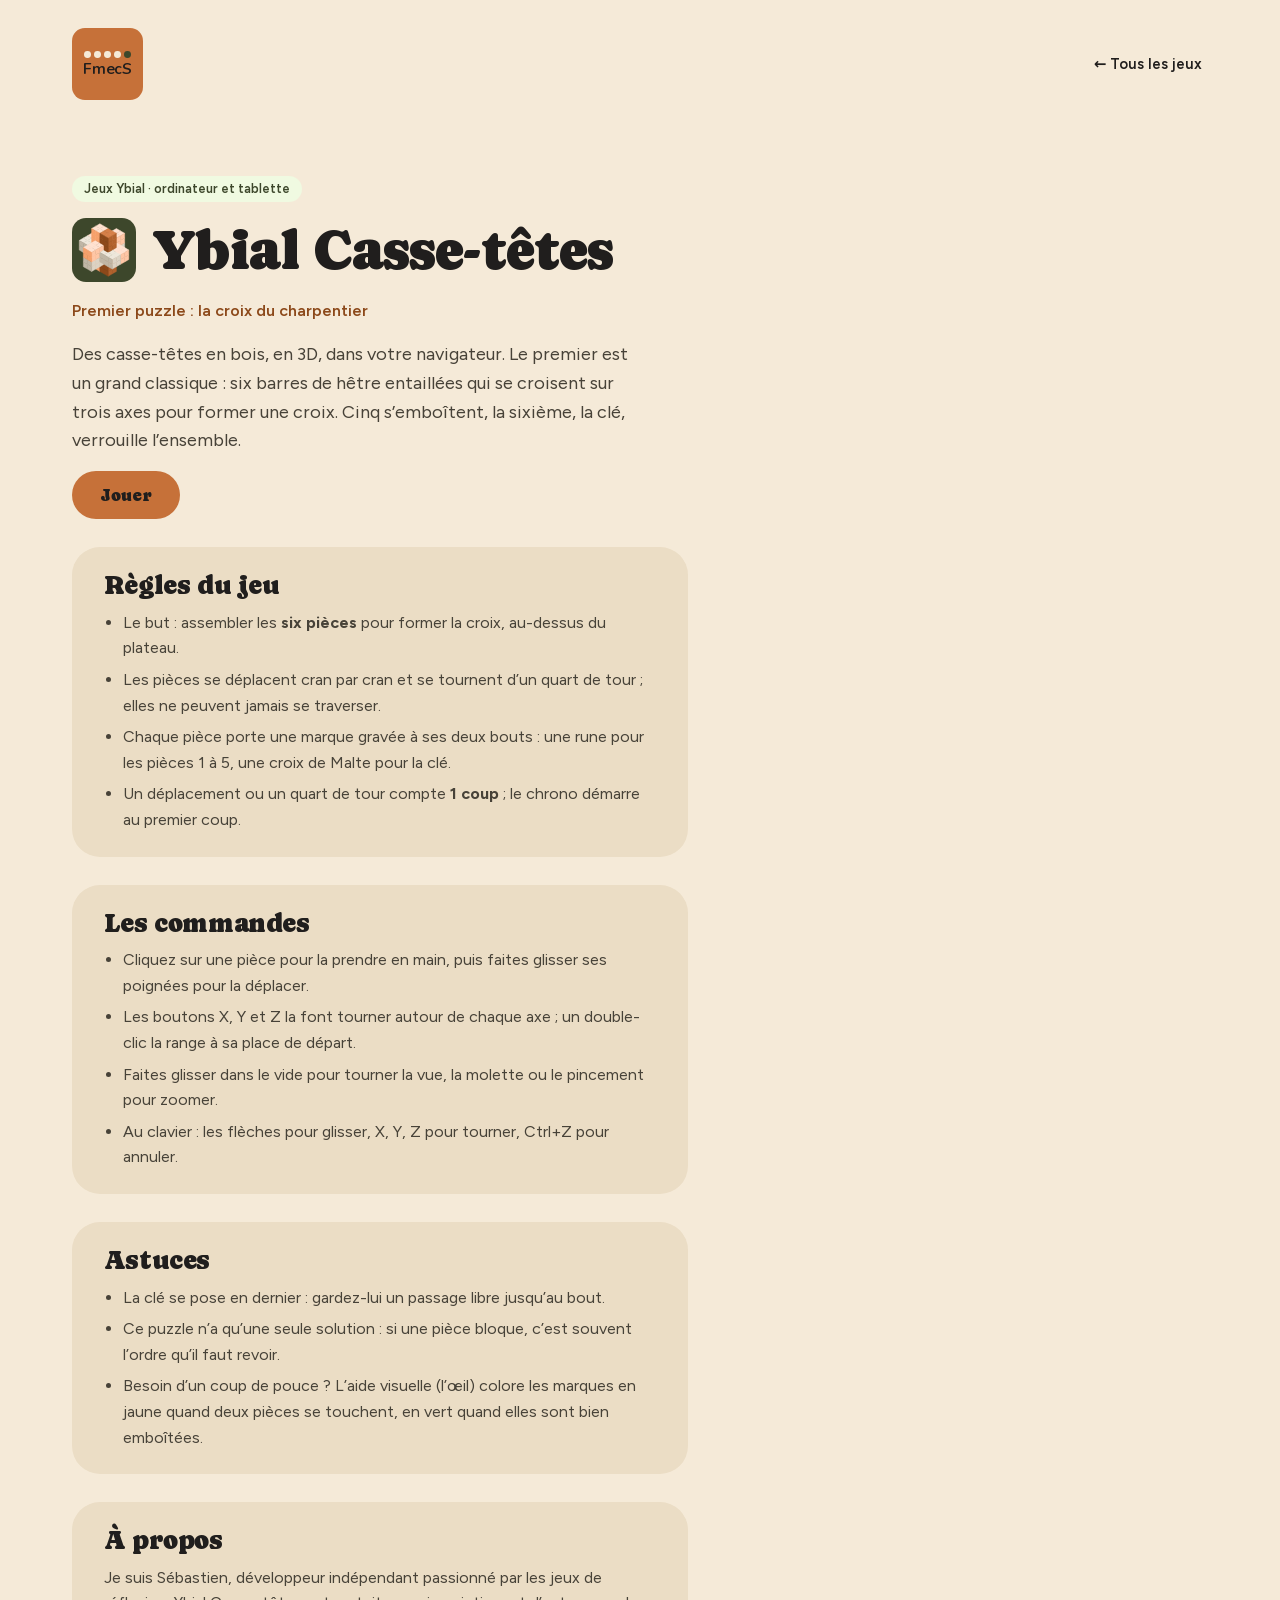
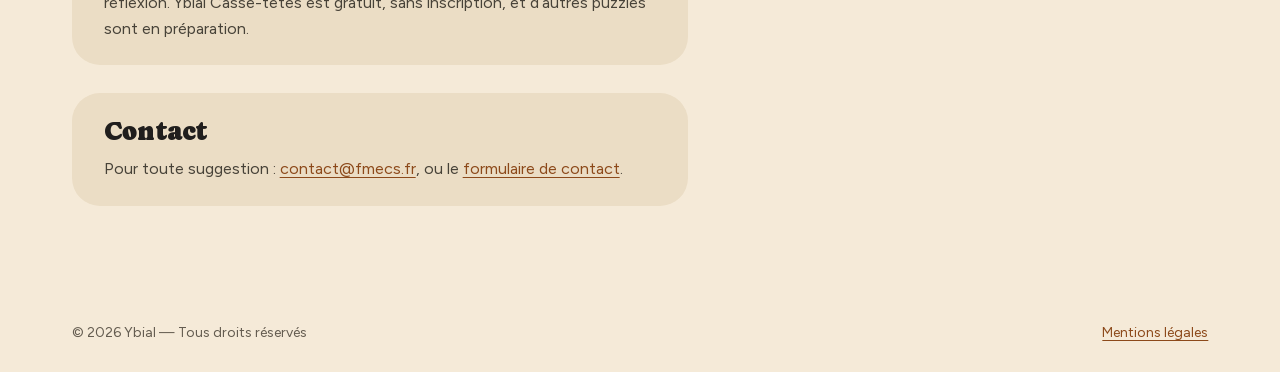
==== casse-tetes-info.html @ ffec04a5 "Pages d'info Togglr et Ybial Casse-têtes, liens « Règles et astuces », image d'aperçu des partages -" ====
<!DOCTYPE html>
<html lang="fr">
<head>
<meta charset="utf-8">
<meta name="viewport" content="width=device-width, initial-scale=1">
<title>Ybial Casse-têtes – la croix du charpentier en 3D</title>
<meta name="description" content="Ybial Casse-têtes : assemblez en 3D les six pièces de bois de la croix du charpentier, directement dans le navigateur. Règles, commandes et astuces. Un jeu FmecS.">
<meta name="theme-color" content="#f5ead8">
<!-- partage:début -->
<link rel="canonical" href="https://www.fmecs.fr/casse-tetes-info.html">
<meta property="og:type" content="website">
<meta property="og:site_name" content="FmecS · jeux Ybial">
<meta property="og:locale" content="fr_FR">
<meta property="og:url" content="https://www.fmecs.fr/casse-tetes-info.html">
<meta property="og:title" content="Ybial Casse-têtes – la croix du charpentier en 3D">
<meta property="og:description" content="Ybial Casse-têtes : assemblez en 3D les six pièces de bois de la croix du charpentier, directement dans le navigateur. Règles, commandes et astuces. Un jeu FmecS.">
<meta property="og:image" content="https://www.fmecs.fr/img/apercu-partage.png">
<meta property="og:image:width" content="1200">
<meta property="og:image:height" content="630">
<meta property="og:image:alt" content="FmecS, des jeux de réflexion : Croix de Malte, Togglr et Ybial Casse-têtes">
<meta name="twitter:card" content="summary_large_image">
<!-- partage:fin -->
<link rel="icon" type="image/svg+xml" href="favicon.svg">
<link rel="apple-touch-icon" sizes="180x180" href="apple-touch-icon.png">
<link rel="manifest" href="site.webmanifest">
<style>
@font-face { font-family: 'Nunito'; font-style: normal; font-weight: 500 800; font-display: swap; src: url(fonts/nunito-latin.woff2) format('woff2'); unicode-range: U+0000-00FF, U+0131, U+0152-0153, U+02BB-02BC, U+02C6, U+02DA, U+02DC, U+0304, U+0308, U+0329, U+2000-206F, U+20AC, U+2122, U+2191, U+2193, U+2212, U+2215, U+FEFF, U+FFFD; }
@font-face { font-family: 'Caprasimo'; font-style: normal; font-weight: 400; font-display: swap; src: url(fonts/caprasimo-latin.woff2) format('woff2'); unicode-range: U+0000-00FF, U+0131, U+0152-0153, U+02BB-02BC, U+02C6, U+02DA, U+02DC, U+0304, U+0308, U+0329, U+2000-206F, U+20AC, U+2122, U+2191, U+2193, U+2212, U+2215, U+FEFF, U+FFFD; }
@font-face { font-family: 'Caprasimo'; font-style: normal; font-weight: 400; font-display: swap; src: url(fonts/caprasimo-latin-ext.woff2) format('woff2'); unicode-range: U+0100-02BA, U+02BD-02C5, U+02C7-02CC, U+02CE-02D7, U+02DD-02FF, U+0304, U+0308, U+0329, U+1D00-1DBF, U+1E00-1E9F, U+1EF2-1EFF, U+2020, U+20A0-20AB, U+20AD-20C4, U+2113, U+2C60-2C7F, U+A720-A7FF; }
@font-face { font-family: 'Figtree'; font-style: normal; font-weight: 400 700; font-display: swap; src: url(fonts/figtree-latin.woff2) format('woff2'); unicode-range: U+0000-00FF, U+0131, U+0152-0153, U+02BB-02BC, U+02C6, U+02DA, U+02DC, U+0304, U+0308, U+0329, U+2000-206F, U+20AC, U+2122, U+2191, U+2193, U+2212, U+2215, U+FEFF, U+FFFD; }
@font-face { font-family: 'Figtree'; font-style: normal; font-weight: 400 700; font-display: swap; src: url(fonts/figtree-latin-ext.woff2) format('woff2'); unicode-range: U+0100-02BA, U+02BD-02C5, U+02C7-02CC, U+02CE-02D7, U+02DD-02FF, U+0304, U+0308, U+0329, U+1D00-1DBF, U+1E00-1E9F, U+1EF2-1EFF, U+2020, U+20A0-20AB, U+20AD-20C4, U+2113, U+2C60-2C7F, U+A720-A7FF; }

/* Charte « Organic » — mêmes tokens que index.html */
:root {
  --color-bg: #f5ead8;
  --color-surface: #ebddc5;
  --color-text: #201e1d;
  --color-accent: #c67139;
  --color-neutral-100: #f9f4ed;
  --color-neutral-700: #645c50;
  --color-neutral-800: #474238;
  --color-accent-100: #fff2eb;
  --color-accent-500: #d67f48;
  --color-accent-700: #8c491a;
  --color-accent-800: #643312;
  --color-accent-2-100: #f0fae1;
  --color-accent-2-800: #3d472b;
  --font-heading: "Caprasimo", system-ui, sans-serif;
  --font-body: "Figtree", system-ui, sans-serif;
  --font-logo: "Nunito", system-ui, sans-serif;
  --gutter: clamp(20px, 5.6vw, 72px);
}
*, *::before, *::after { box-sizing: border-box; }
body { margin: 0; background: var(--color-bg); color: var(--color-text); font-family: var(--font-body); font-size: 16px; line-height: 1.6; -webkit-text-size-adjust: 100%; }
h1, h2 { font-family: var(--font-heading); font-weight: 400; line-height: 1.1; letter-spacing: -0.015em; margin: 0; }
p, ul { margin: 0; }
a { color: var(--color-accent-700); text-underline-offset: 3px; }
a:hover { color: var(--color-accent-800); }
:focus { outline: none; }
:focus-visible { outline: 3px solid var(--color-accent-700); outline-offset: 3px; border-radius: 4px; }
.visually-hidden { position: absolute; width: 1px; height: 1px; margin: -1px; overflow: hidden; clip: rect(0 0 0 0); white-space: nowrap; }
.skip-link { position: absolute; left: 12px; top: -60px; z-index: 10; background: var(--color-text); color: var(--color-bg); padding: 10px 16px; border-radius: 999px; text-decoration: none; }
.skip-link:focus { top: 12px; color: var(--color-bg); }

/* logo — identique à index.html */
.logo { flex: none; width: 1em; height: 1em; border-radius: .18em; background: var(--color-accent); display: inline-flex; align-items: center; justify-content: center; }
.logo-stack { display: flex; flex-direction: column; gap: .055em; }
.logo-dots { display: flex; justify-content: space-between; padding-left: .0128em; padding-right: .0203em; }
.logo-dots span { width: .095em; height: .095em; border-radius: 50%; background: var(--color-bg); }
.logo-dots span.on { background: var(--color-accent-2-800); }
.logo-word { font-family: var(--font-logo); font-weight: 650; font-size: .22em; letter-spacing: -.01em; line-height: .9; color: var(--color-text); white-space: nowrap; }

.btn { display: inline-flex; align-items: center; justify-content: center; min-height: 48px; padding: 12px 28px; border-radius: 999px; font-family: var(--font-heading); font-size: 17px; line-height: 1.2; text-decoration: none; }
/* texte foncé sur terracotta (contraste 4,6:1), comme sur l'accueil */
.btn-primary, .btn-primary:hover { background: var(--color-accent); color: var(--color-text); }
.btn-primary:hover { background: var(--color-accent-500); }

.page { max-width: 1280px; margin: 0 auto; }
.nav { display: flex; align-items: center; gap: 24px; padding: clamp(16px, 2.2vw, 28px) var(--gutter); }
.nav-brand { display: flex; text-decoration: none; font-size: clamp(64px, 5.6vw, 72px); border-radius: .18em; }
.nav-back { margin-left: auto; display: inline-flex; align-items: center; min-height: 44px; padding: 0 6px; color: var(--color-text); font-weight: 600; font-size: 15px; text-decoration: none; }
.nav-back:hover { color: var(--color-accent-700); }

.info { max-width: 760px; padding: clamp(24px, 4vw, 48px) var(--gutter) clamp(48px, 7vw, 88px); display: flex; flex-direction: column; gap: 28px; }
.intro { display: flex; flex-direction: column; gap: 16px; }
.intro-title { display: flex; align-items: center; gap: 16px; }
.intro-title img { flex: none; width: clamp(52px, 6vw, 64px); height: auto; }
.tag { align-self: flex-start; display: inline-flex; padding: 3px 12px; border-radius: 999px; font-size: 13px; font-weight: 600; background: var(--color-accent-2-100); color: var(--color-accent-2-800); }
.info h1 { font-size: clamp(36px, 5vw, 56px); }
.kicker { font-weight: 600; color: var(--color-accent-700); }
.lead { font-size: clamp(16px, 1.5vw, 18px); color: var(--color-neutral-800); text-wrap: pretty; }
.info section { display: flex; flex-direction: column; gap: 10px; padding: 24px clamp(20px, 3vw, 32px); background: var(--color-surface); border-radius: 28px; }
.info h2 { font-size: clamp(22px, 2.4vw, 26px); }
.info section p, .info li { color: var(--color-neutral-800); }
.info ul { padding-left: 1.2em; display: flex; flex-direction: column; gap: 6px; }
.levels { list-style: none; padding: 0 !important; flex-direction: row !important; flex-wrap: wrap; gap: 10px !important; }
.levels li { padding: 8px 16px; border-radius: 999px; background: var(--color-neutral-100); color: var(--color-neutral-800); }
.levels strong { color: var(--color-accent-800); }

.footer { display: flex; flex-wrap: wrap; justify-content: space-between; gap: 8px 24px; padding: clamp(20px, 2.2vw, 28px) var(--gutter); font-size: 14px; color: var(--color-neutral-700); }
</style>
</head>
<body>
<a class="skip-link" href="#contenu">Aller au contenu</a>
<div class="page">
  <header>
    <nav class="nav" aria-label="Navigation principale">
      <a class="nav-brand" href="./" aria-label="FmecS, accueil">
        <span class="logo" aria-hidden="true"><span class="logo-stack">
          <span class="logo-dots"><span></span><span></span><span></span><span></span><span class="on"></span></span>
          <span class="logo-word">FmecS</span>
        </span></span>
      </a>
      <a class="nav-back" href="./#jeux">← Tous les jeux</a>
    </nav>
  </header>

  <main id="contenu" class="info">
    <div class="intro">
      <span class="tag">Jeux Ybial · ordinateur et tablette</span>
      <div class="intro-title"><img src="img/casse-tetes.svg" width="64" height="64" alt=""><h1>Ybial Casse-têtes</h1></div>
      <p class="kicker">Premier puzzle&nbsp;: la croix du charpentier</p>
      <p class="lead">Des casse-têtes en bois, en 3D, dans votre navigateur. Le premier est un grand classique&nbsp;: six barres de hêtre entaillées qui se croisent sur trois axes pour former une croix. Cinq s’emboîtent, la sixième, la clé, verrouille l’ensemble.</p>
      <p><a class="btn btn-primary" href="https://play.fmecs.fr/casse-tetes" target="_blank" rel="noopener">Jouer<span class="visually-hidden"> à Ybial Casse-têtes (nouvel onglet)</span></a></p>
    </div>

    <section aria-labelledby="t-regles">
      <h2 id="t-regles">Règles du jeu</h2>
      <ul>
        <li>Le but&nbsp;: assembler les <strong>six pièces</strong> pour former la croix, au-dessus du plateau.</li>
        <li>Les pièces se déplacent cran par cran et se tournent d’un quart de tour&nbsp;; elles ne peuvent jamais se traverser.</li>
        <li>Chaque pièce porte une marque gravée à ses deux bouts&nbsp;: une rune pour les pièces 1 à 5, une croix de Malte pour la clé.</li>
        <li>Un déplacement ou un quart de tour compte <strong>1 coup</strong>&nbsp;; le chrono démarre au premier coup.</li>
      </ul>
    </section>

    <section aria-labelledby="t-commandes">
      <h2 id="t-commandes">Les commandes</h2>
      <ul>
        <li>Cliquez sur une pièce pour la prendre en main, puis faites glisser ses poignées pour la déplacer.</li>
        <li>Les boutons X, Y et Z la font tourner autour de chaque axe&nbsp;; un double-clic la range à sa place de départ.</li>
        <li>Faites glisser dans le vide pour tourner la vue, la molette ou le pincement pour zoomer.</li>
        <li>Au clavier&nbsp;: les flèches pour glisser, X, Y, Z pour tourner, Ctrl+Z pour annuler.</li>
      </ul>
    </section>

    <section aria-labelledby="t-astuces">
      <h2 id="t-astuces">Astuces</h2>
      <ul>
        <li>La clé se pose en dernier&nbsp;: gardez-lui un passage libre jusqu’au bout.</li>
        <li>Ce puzzle n’a qu’une seule solution&nbsp;: si une pièce bloque, c’est souvent l’ordre qu’il faut revoir.</li>
        <li>Besoin d’un coup de pouce&nbsp;? L’aide visuelle (l’œil) colore les marques en jaune quand deux pièces se touchent, en vert quand elles sont bien emboîtées.</li>
      </ul>
    </section>

    <section aria-labelledby="t-apropos">
      <h2 id="t-apropos">À propos</h2>
      <p>Je suis Sébastien, développeur indépendant passionné par les jeux de réflexion. Ybial Casse-têtes est gratuit, sans inscription, et d’autres puzzles sont en préparation.</p>
    </section>

    <section aria-labelledby="t-contact">
      <h2 id="t-contact">Contact</h2>
      <p>Pour toute suggestion&nbsp;: <a href="mailto:contact@fmecs.fr">contact@fmecs.fr</a>, ou le <a href="./#contact">formulaire de contact</a>.</p>
    </section>
  </main>

  <footer class="footer">
    <span>© 2026 Ybial — Tous droits réservés</span>
    <a href="mentionslegales.html">Mentions légales</a>
  </footer>
</div>
</body>
</html>
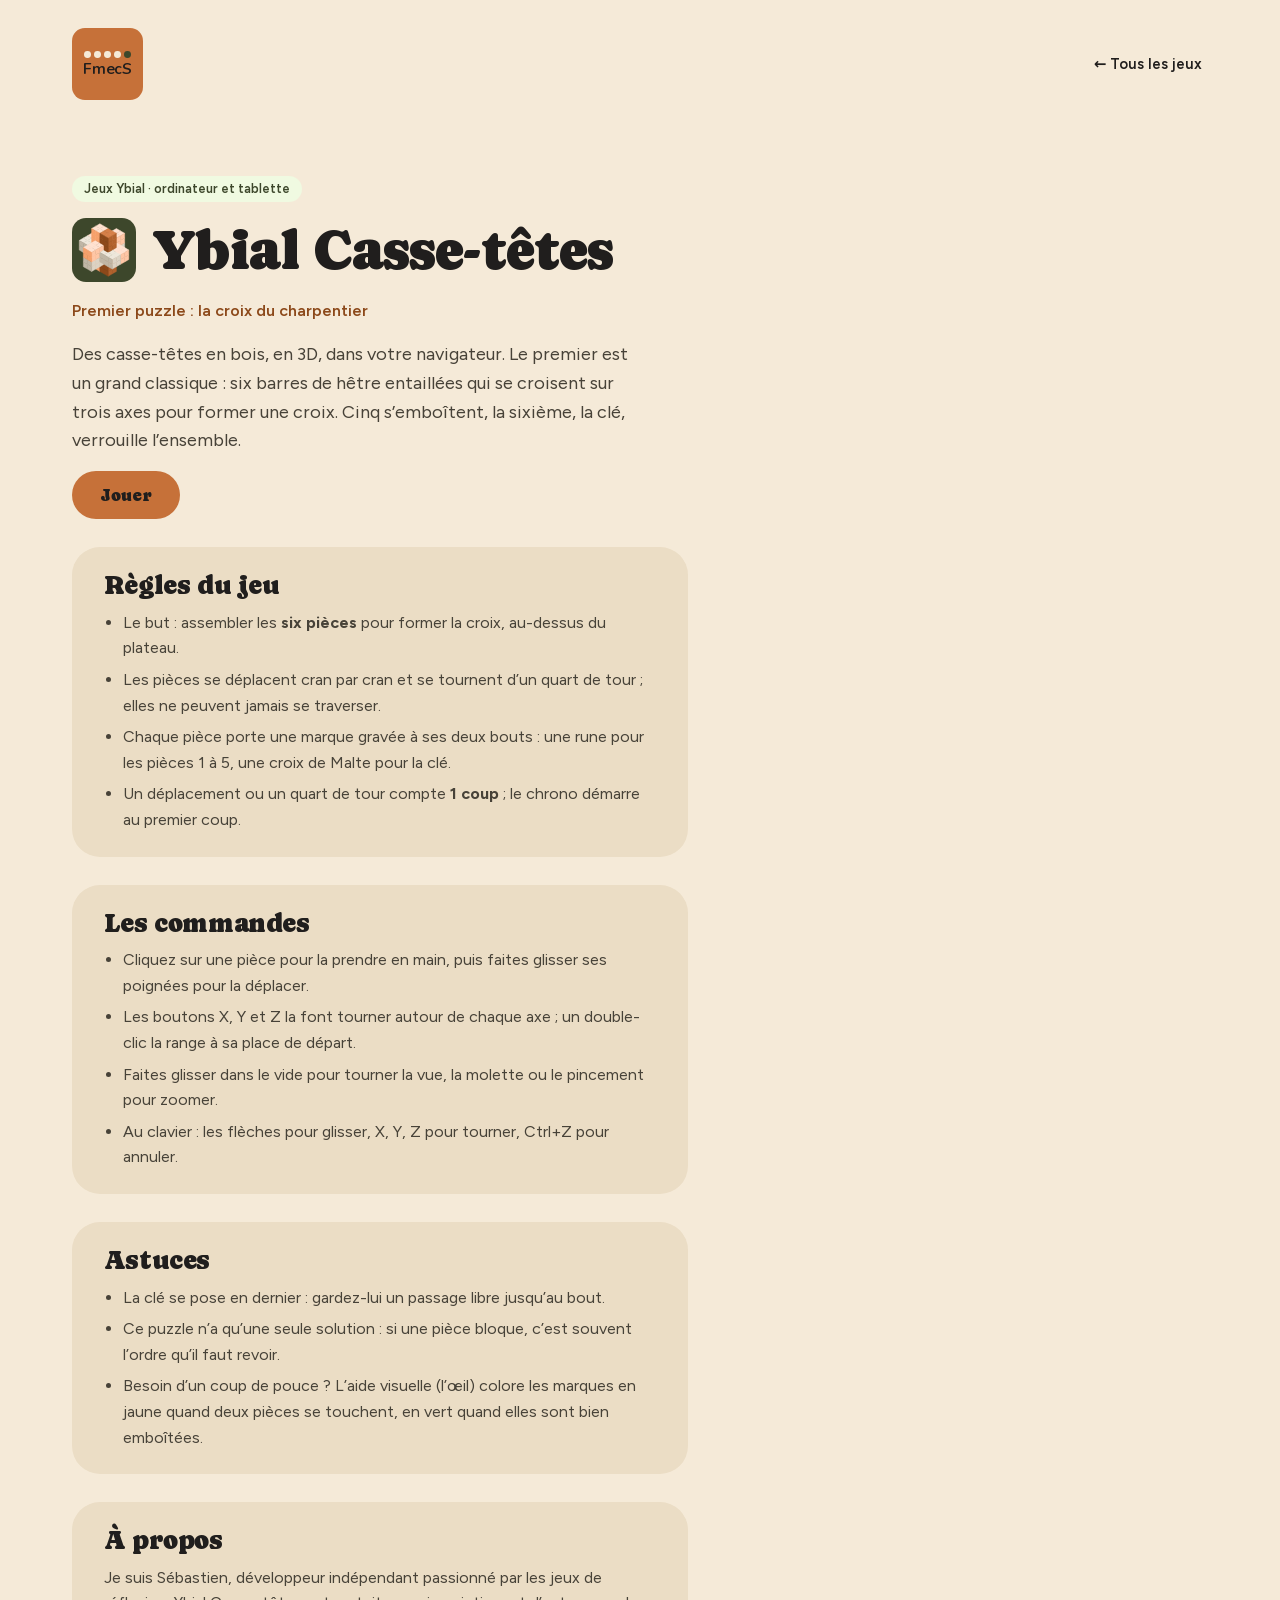
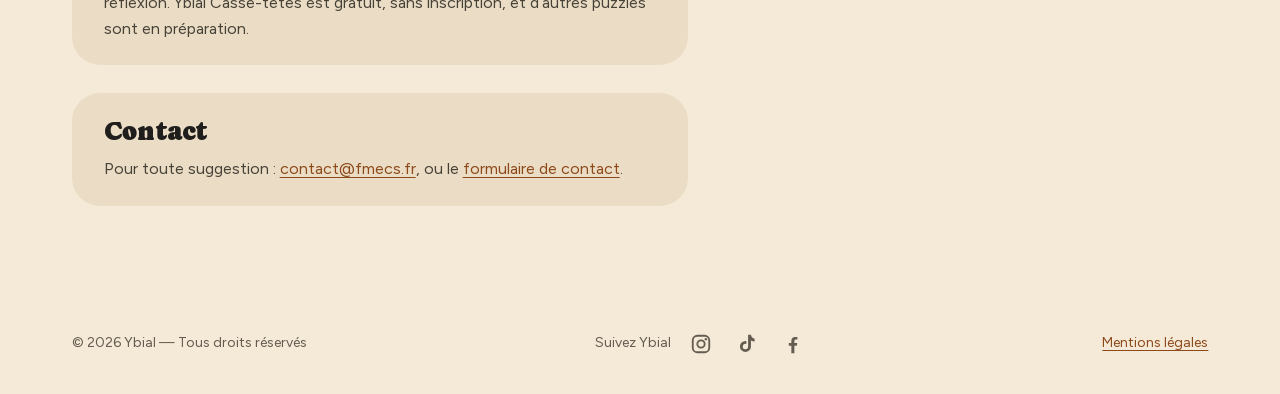
==== commit 96e0b1ef: "Liens vers les reseaux sociaux Ybial et donnees structurees" ====
--- a/casse-tetes-info.html
+++ b/casse-tetes-info.html
@@ -98,7 +98,18 @@
 .levels strong { color: var(--color-accent-800); }
 
 .footer { display: flex; flex-wrap: wrap; justify-content: space-between; gap: 8px 24px; padding: clamp(20px, 2.2vw, 28px) var(--gutter); font-size: 14px; color: var(--color-neutral-700); }
+/* Réseaux sociaux (pied de page) */
+.footer { align-items: center; }
+.social { display: flex; align-items: center; gap: 2px; }
+.social-label { margin-right: 6px; }
+.social a { display: inline-flex; align-items: center; justify-content: center; width: 44px; height: 44px; border-radius: 50%; color: var(--color-neutral-700); }
+.social a:hover { color: var(--color-accent-700); background: var(--color-surface); }
+.social svg { width: 22px; height: 22px; }
 </style>
+<!-- audience:début -->
+<script>window.va = window.va || function () { (window.vaq = window.vaq || []).push(arguments); };</script>
+<script defer src="/_vercel/insights/script.js"></script>
+<!-- audience:fin -->
 </head>
 <body>
 <a class="skip-link" href="#contenu">Aller au contenu</a>
@@ -166,6 +177,12 @@
 
   <footer class="footer">
     <span>© 2026 Ybial — Tous droits réservés</span>
+    <nav class="social" aria-label="Ybial sur les réseaux sociaux">
+      <span class="social-label">Suivez Ybial</span>
+      <a href="https://www.instagram.com/ybial_fmecs/" target="_blank" rel="noopener me" aria-label="Instagram (nouvel onglet)"><svg viewBox="0 0 24 24" aria-hidden="true" focusable="false"><rect x="3" y="3" width="18" height="18" rx="5" fill="none" stroke="currentColor" stroke-width="2"/><circle cx="12" cy="12" r="4" fill="none" stroke="currentColor" stroke-width="2"/><circle cx="17.3" cy="6.7" r="1.3" fill="currentColor"/></svg></a>
+      <a href="https://www.tiktok.com/@ybial_fmecs" target="_blank" rel="noopener me" aria-label="TikTok (nouvel onglet)"><svg viewBox="0 0 24 24" aria-hidden="true" focusable="false"><path fill="currentColor" d="M13.2 2h3.1c.3 2.3 1.7 3.9 4 4.2v3.1c-1.5 0-2.8-.4-4-1.2v6.6a6 6 0 1 1-6-6c.3 0 .7 0 1 .1v3.2a2.9 2.9 0 1 0 1.9 2.7z"/></svg></a>
+      <a href="https://www.facebook.com/ybial.fmecs" target="_blank" rel="noopener me" aria-label="Facebook (nouvel onglet)"><svg viewBox="0 0 24 24" aria-hidden="true" focusable="false"><path fill="currentColor" d="M13.5 22v-8h2.7l.4-3.2h-3.1V8.8c0-.9.3-1.6 1.6-1.6h1.7V4.4c-.3 0-1.3-.1-2.5-.1-2.5 0-4.1 1.5-4.1 4.2v2.3H7.4V14h2.8v8z"/></svg></a>
+    </nav>
     <a href="mentionslegales.html">Mentions légales</a>
   </footer>
 </div>
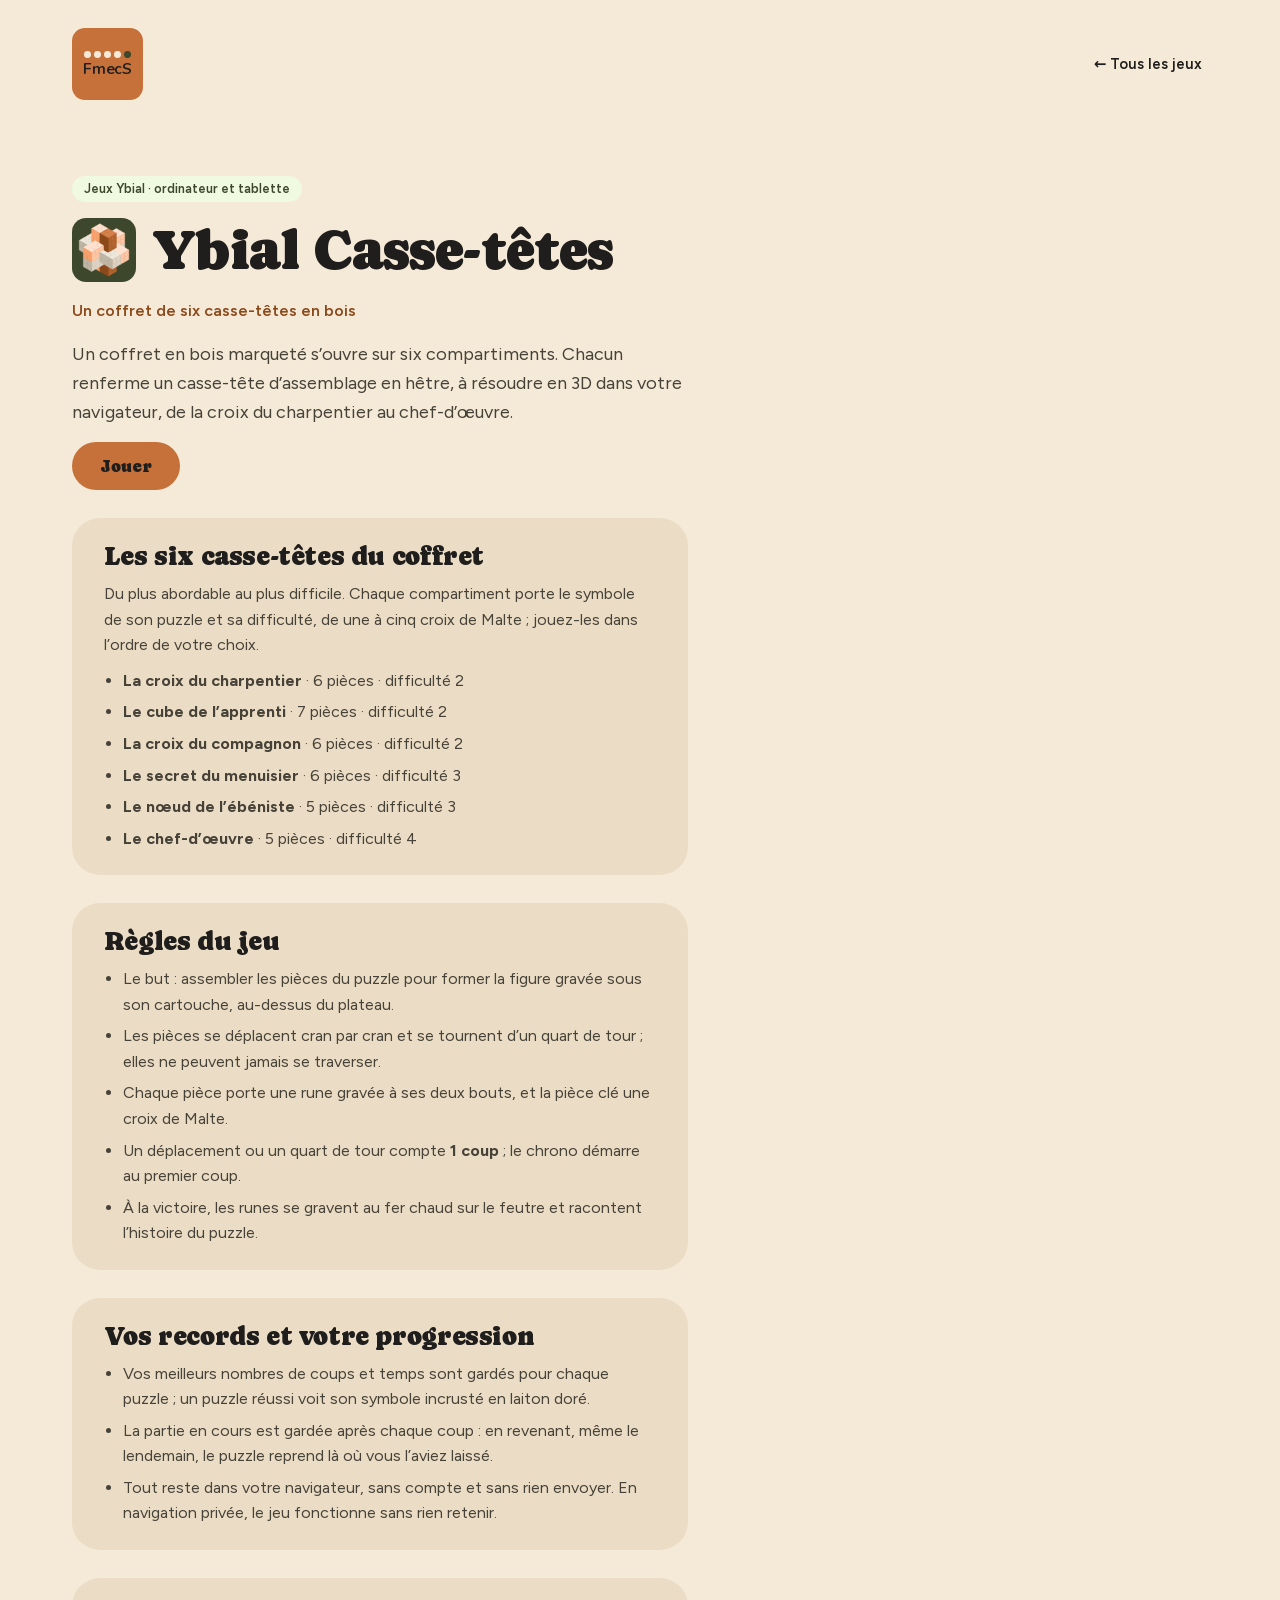
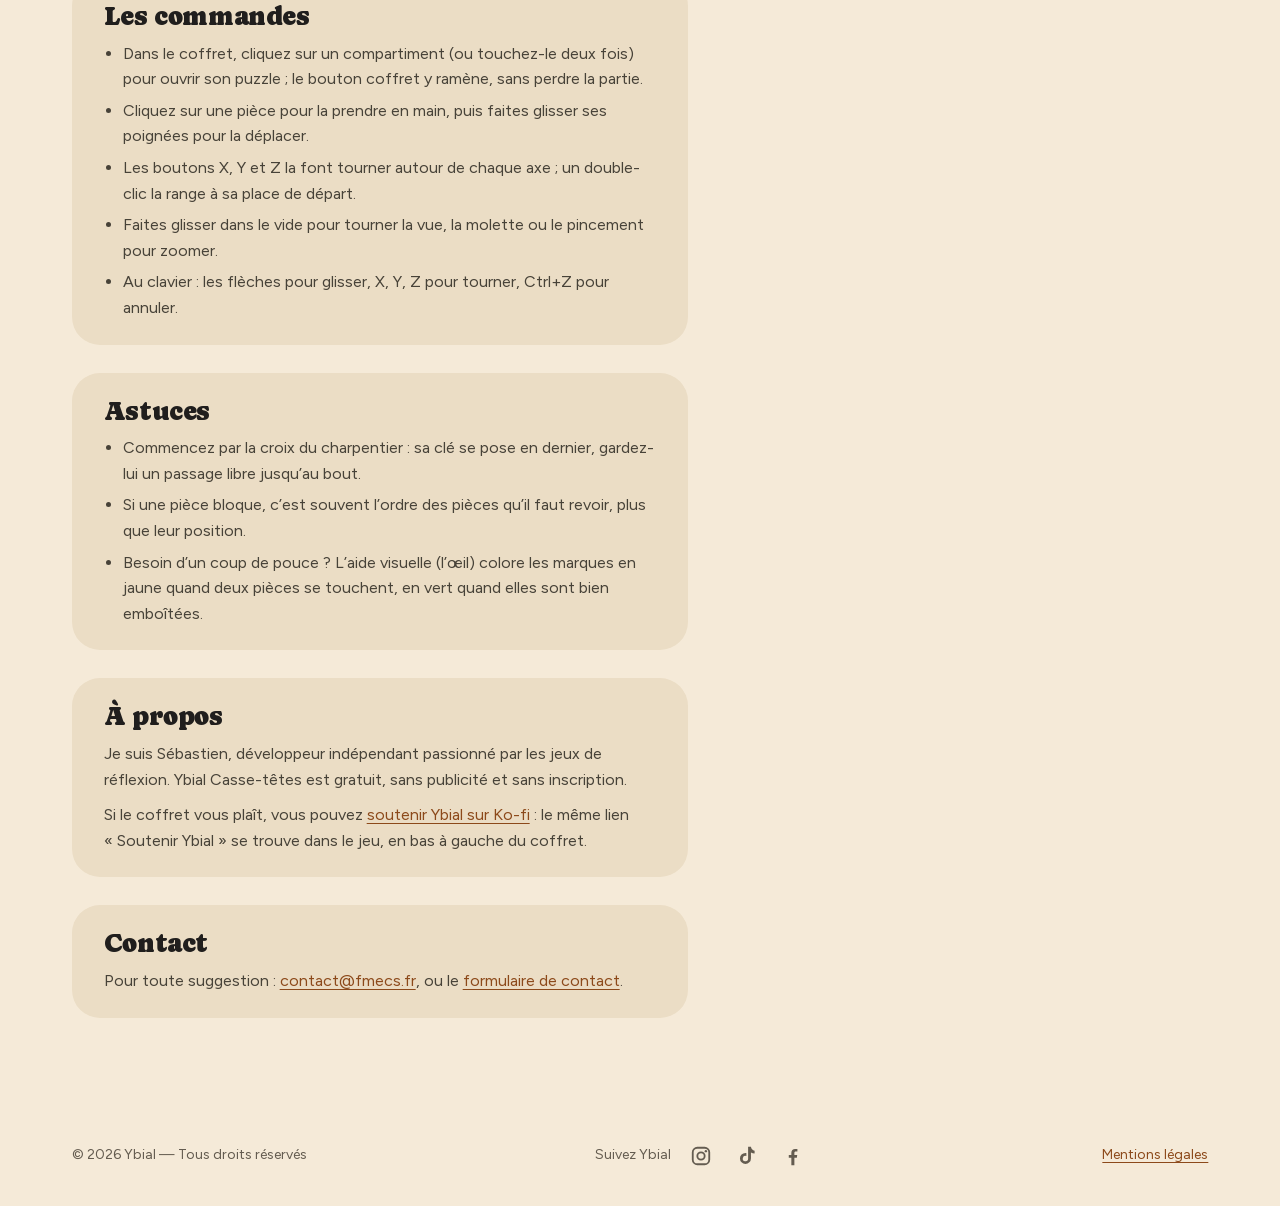
==== commit 7b9cb217: "Coffret d'Ybial Casse-têtes (vignette animée, page d'info, mentions légales) et Morphr annoncé pour " ====
--- a/casse-tetes-info.html
+++ b/casse-tetes-info.html
@@ -3,8 +3,8 @@
 <head>
 <meta charset="utf-8">
 <meta name="viewport" content="width=device-width, initial-scale=1">
-<title>Ybial Casse-têtes – la croix du charpentier en 3D</title>
-<meta name="description" content="Ybial Casse-têtes : assemblez en 3D les six pièces de bois de la croix du charpentier, directement dans le navigateur. Règles, commandes et astuces. Un jeu FmecS.">
+<title>Ybial Casse-têtes – un coffret de six casse-têtes en bois en 3D</title>
+<meta name="description" content="Ybial Casse-têtes : un coffret de six casse-têtes en bois à assembler en 3D dans le navigateur, de la croix du charpentier au chef-d’œuvre. Runes, histoires, records et progression gardée. Gratuit, un jeu FmecS.">
 <meta name="theme-color" content="#f5ead8">
 <!-- partage:début -->
 <link rel="canonical" href="https://www.fmecs.fr/casse-tetes-info.html">
@@ -12,12 +12,12 @@
 <meta property="og:site_name" content="FmecS · jeux Ybial">
 <meta property="og:locale" content="fr_FR">
 <meta property="og:url" content="https://www.fmecs.fr/casse-tetes-info.html">
-<meta property="og:title" content="Ybial Casse-têtes – la croix du charpentier en 3D">
-<meta property="og:description" content="Ybial Casse-têtes : assemblez en 3D les six pièces de bois de la croix du charpentier, directement dans le navigateur. Règles, commandes et astuces. Un jeu FmecS.">
+<meta property="og:title" content="Ybial Casse-têtes – un coffret de six casse-têtes en bois en 3D">
+<meta property="og:description" content="Ybial Casse-têtes : un coffret de six casse-têtes en bois à assembler en 3D dans le navigateur, de la croix du charpentier au chef-d’œuvre. Runes, histoires, records et progression gardée. Gratuit, un jeu FmecS.">
 <meta property="og:image" content="https://www.fmecs.fr/img/apercu-partage.png">
 <meta property="og:image:width" content="1200">
 <meta property="og:image:height" content="630">
-<meta property="og:image:alt" content="FmecS, des jeux de réflexion : Croix de Malte, Togglr et Ybial Casse-têtes">
+<meta property="og:image:alt" content="FmecS, des jeux de réflexion : Croix de Malte, Togglr, Morphr et Ybial Casse-têtes">
 <meta name="twitter:card" content="summary_large_image">
 <!-- partage:fin -->
 <link rel="icon" type="image/svg+xml" href="favicon.svg">
@@ -130,24 +130,48 @@
     <div class="intro">
       <span class="tag">Jeux Ybial · ordinateur et tablette</span>
       <div class="intro-title"><img src="img/casse-tetes.svg" width="64" height="64" alt=""><h1>Ybial Casse-têtes</h1></div>
-      <p class="kicker">Premier puzzle&nbsp;: la croix du charpentier</p>
-      <p class="lead">Des casse-têtes en bois, en 3D, dans votre navigateur. Le premier est un grand classique&nbsp;: six barres de hêtre entaillées qui se croisent sur trois axes pour former une croix. Cinq s’emboîtent, la sixième, la clé, verrouille l’ensemble.</p>
+      <p class="kicker">Un coffret de six casse-têtes en bois</p>
+      <p class="lead">Un coffret en bois marqueté s’ouvre sur six compartiments. Chacun renferme un casse-tête d’assemblage en hêtre, à résoudre en 3D dans votre navigateur, de la croix du charpentier au chef-d’œuvre.</p>
       <p><a class="btn btn-primary" href="https://play.fmecs.fr/casse-tetes" target="_blank" rel="noopener">Jouer<span class="visually-hidden"> à Ybial Casse-têtes (nouvel onglet)</span></a></p>
     </div>
 
+    <section aria-labelledby="t-coffret">
+      <h2 id="t-coffret">Les six casse-têtes du coffret</h2>
+      <p>Du plus abordable au plus difficile. Chaque compartiment porte le symbole de son puzzle et sa difficulté, de une à cinq croix de Malte&nbsp;; jouez-les dans l’ordre de votre choix.</p>
+      <ul>
+        <li><strong>La croix du charpentier</strong> · 6 pièces · difficulté 2</li>
+        <li><strong>Le cube de l’apprenti</strong> · 7 pièces · difficulté 2</li>
+        <li><strong>La croix du compagnon</strong> · 6 pièces · difficulté 2</li>
+        <li><strong>Le secret du menuisier</strong> · 6 pièces · difficulté 3</li>
+        <li><strong>Le nœud de l’ébéniste</strong> · 5 pièces · difficulté 3</li>
+        <li><strong>Le chef-d’œuvre</strong> · 5 pièces · difficulté 4</li>
+      </ul>
+    </section>
+
     <section aria-labelledby="t-regles">
       <h2 id="t-regles">Règles du jeu</h2>
       <ul>
-        <li>Le but&nbsp;: assembler les <strong>six pièces</strong> pour former la croix, au-dessus du plateau.</li>
+        <li>Le but&nbsp;: assembler les pièces du puzzle pour former la figure gravée sous son cartouche, au-dessus du plateau.</li>
         <li>Les pièces se déplacent cran par cran et se tournent d’un quart de tour&nbsp;; elles ne peuvent jamais se traverser.</li>
-        <li>Chaque pièce porte une marque gravée à ses deux bouts&nbsp;: une rune pour les pièces 1 à 5, une croix de Malte pour la clé.</li>
+        <li>Chaque pièce porte une rune gravée à ses deux bouts, et la pièce clé une croix de Malte.</li>
         <li>Un déplacement ou un quart de tour compte <strong>1 coup</strong>&nbsp;; le chrono démarre au premier coup.</li>
+        <li>À la victoire, les runes se gravent au fer chaud sur le feutre et racontent l’histoire du puzzle.</li>
+      </ul>
+    </section>
+
+    <section aria-labelledby="t-progression">
+      <h2 id="t-progression">Vos records et votre progression</h2>
+      <ul>
+        <li>Vos meilleurs nombres de coups et temps sont gardés pour chaque puzzle&nbsp;; un puzzle réussi voit son symbole incrusté en laiton doré.</li>
+        <li>La partie en cours est gardée après chaque coup&nbsp;: en revenant, même le lendemain, le puzzle reprend là où vous l’aviez laissé.</li>
+        <li>Tout reste dans votre navigateur, sans compte et sans rien envoyer. En navigation privée, le jeu fonctionne sans rien retenir.</li>
       </ul>
     </section>
 
     <section aria-labelledby="t-commandes">
       <h2 id="t-commandes">Les commandes</h2>
       <ul>
+        <li>Dans le coffret, cliquez sur un compartiment (ou touchez-le deux fois) pour ouvrir son puzzle&nbsp;; le bouton coffret y ramène, sans perdre la partie.</li>
         <li>Cliquez sur une pièce pour la prendre en main, puis faites glisser ses poignées pour la déplacer.</li>
         <li>Les boutons X, Y et Z la font tourner autour de chaque axe&nbsp;; un double-clic la range à sa place de départ.</li>
         <li>Faites glisser dans le vide pour tourner la vue, la molette ou le pincement pour zoomer.</li>
@@ -158,15 +182,16 @@
     <section aria-labelledby="t-astuces">
       <h2 id="t-astuces">Astuces</h2>
       <ul>
-        <li>La clé se pose en dernier&nbsp;: gardez-lui un passage libre jusqu’au bout.</li>
-        <li>Ce puzzle n’a qu’une seule solution&nbsp;: si une pièce bloque, c’est souvent l’ordre qu’il faut revoir.</li>
+        <li>Commencez par la croix du charpentier&nbsp;: sa clé se pose en dernier, gardez-lui un passage libre jusqu’au bout.</li>
+        <li>Si une pièce bloque, c’est souvent l’ordre des pièces qu’il faut revoir, plus que leur position.</li>
         <li>Besoin d’un coup de pouce&nbsp;? L’aide visuelle (l’œil) colore les marques en jaune quand deux pièces se touchent, en vert quand elles sont bien emboîtées.</li>
       </ul>
     </section>
 
     <section aria-labelledby="t-apropos">
       <h2 id="t-apropos">À propos</h2>
-      <p>Je suis Sébastien, développeur indépendant passionné par les jeux de réflexion. Ybial Casse-têtes est gratuit, sans inscription, et d’autres puzzles sont en préparation.</p>
+      <p>Je suis Sébastien, développeur indépendant passionné par les jeux de réflexion. Ybial Casse-têtes est gratuit, sans publicité et sans inscription.</p>
+      <p>Si le coffret vous plaît, vous pouvez <a href="https://ko-fi.com/ybialfmecs" target="_blank" rel="noopener">soutenir Ybial sur Ko-fi<span class="visually-hidden"> (nouvel onglet)</span></a>&nbsp;: le même lien «&nbsp;Soutenir Ybial&nbsp;» se trouve dans le jeu, en bas à gauche du coffret.</p>
     </section>
 
     <section aria-labelledby="t-contact">
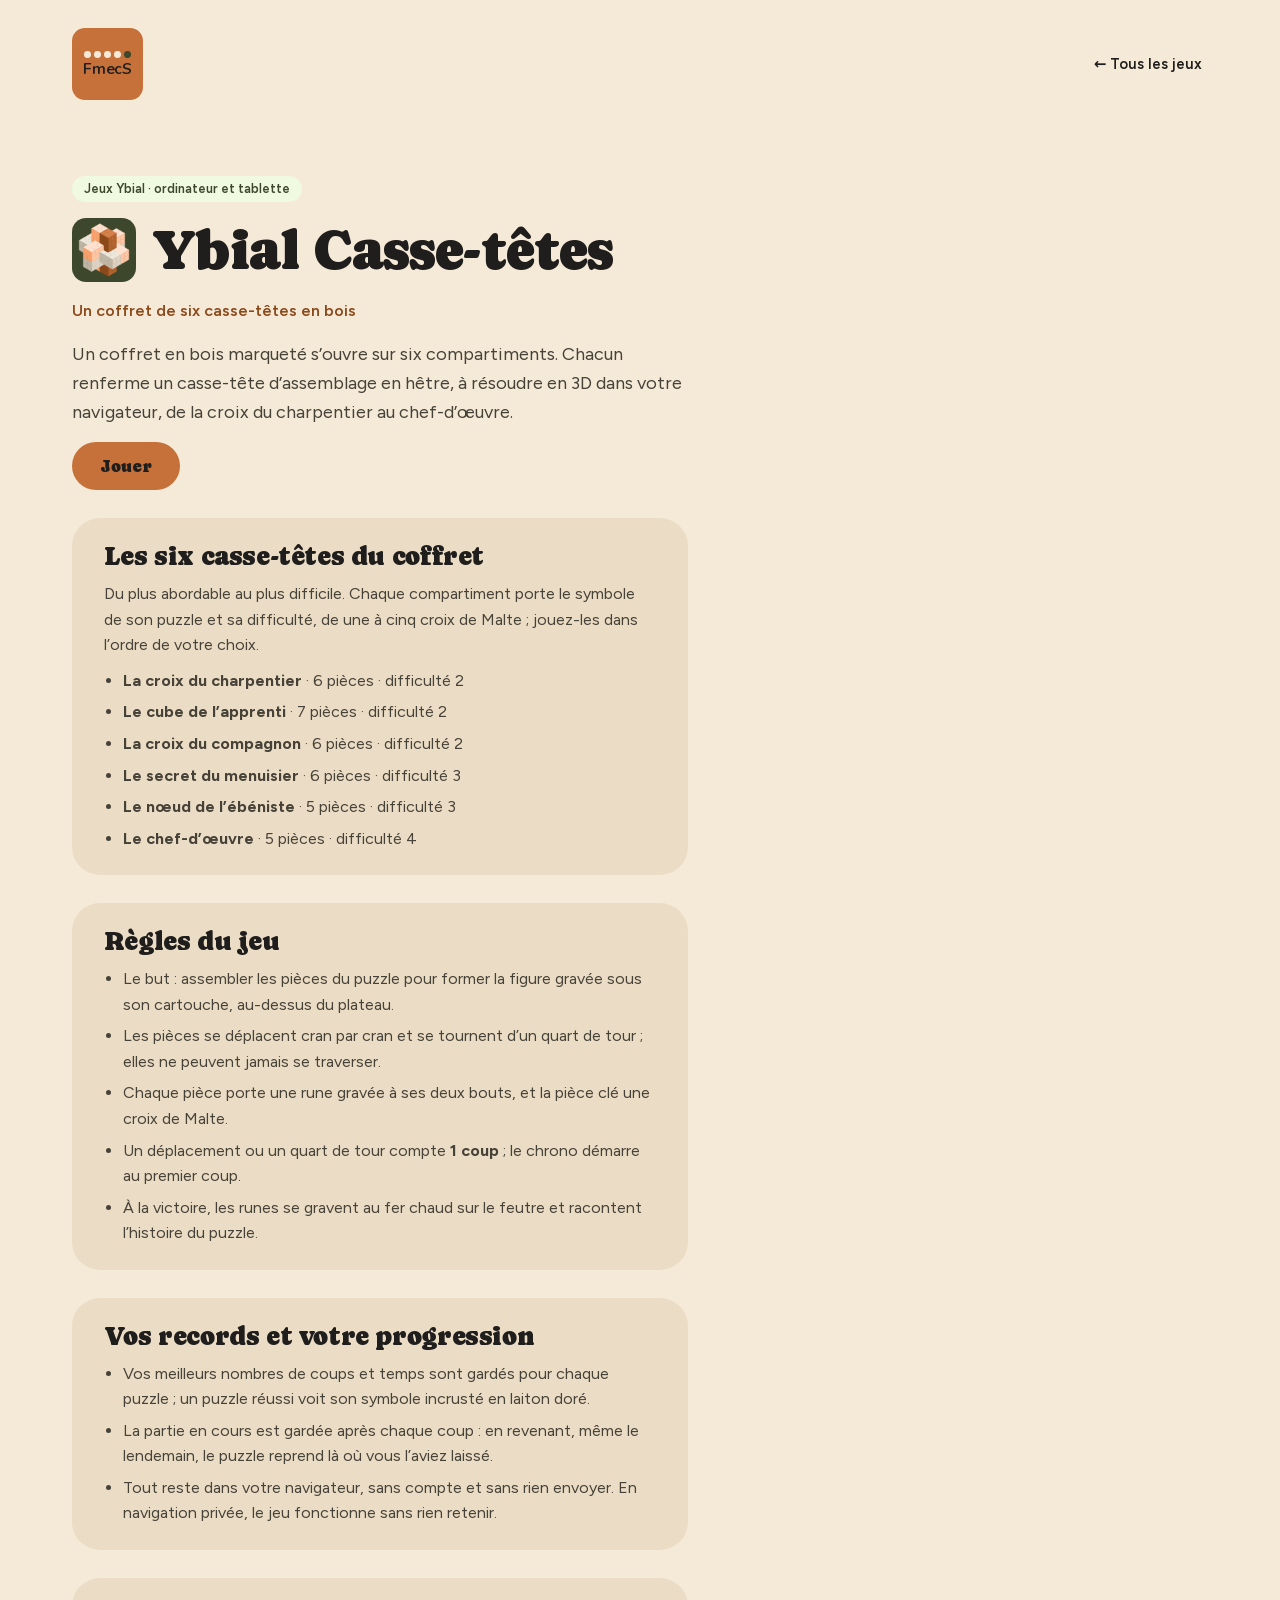
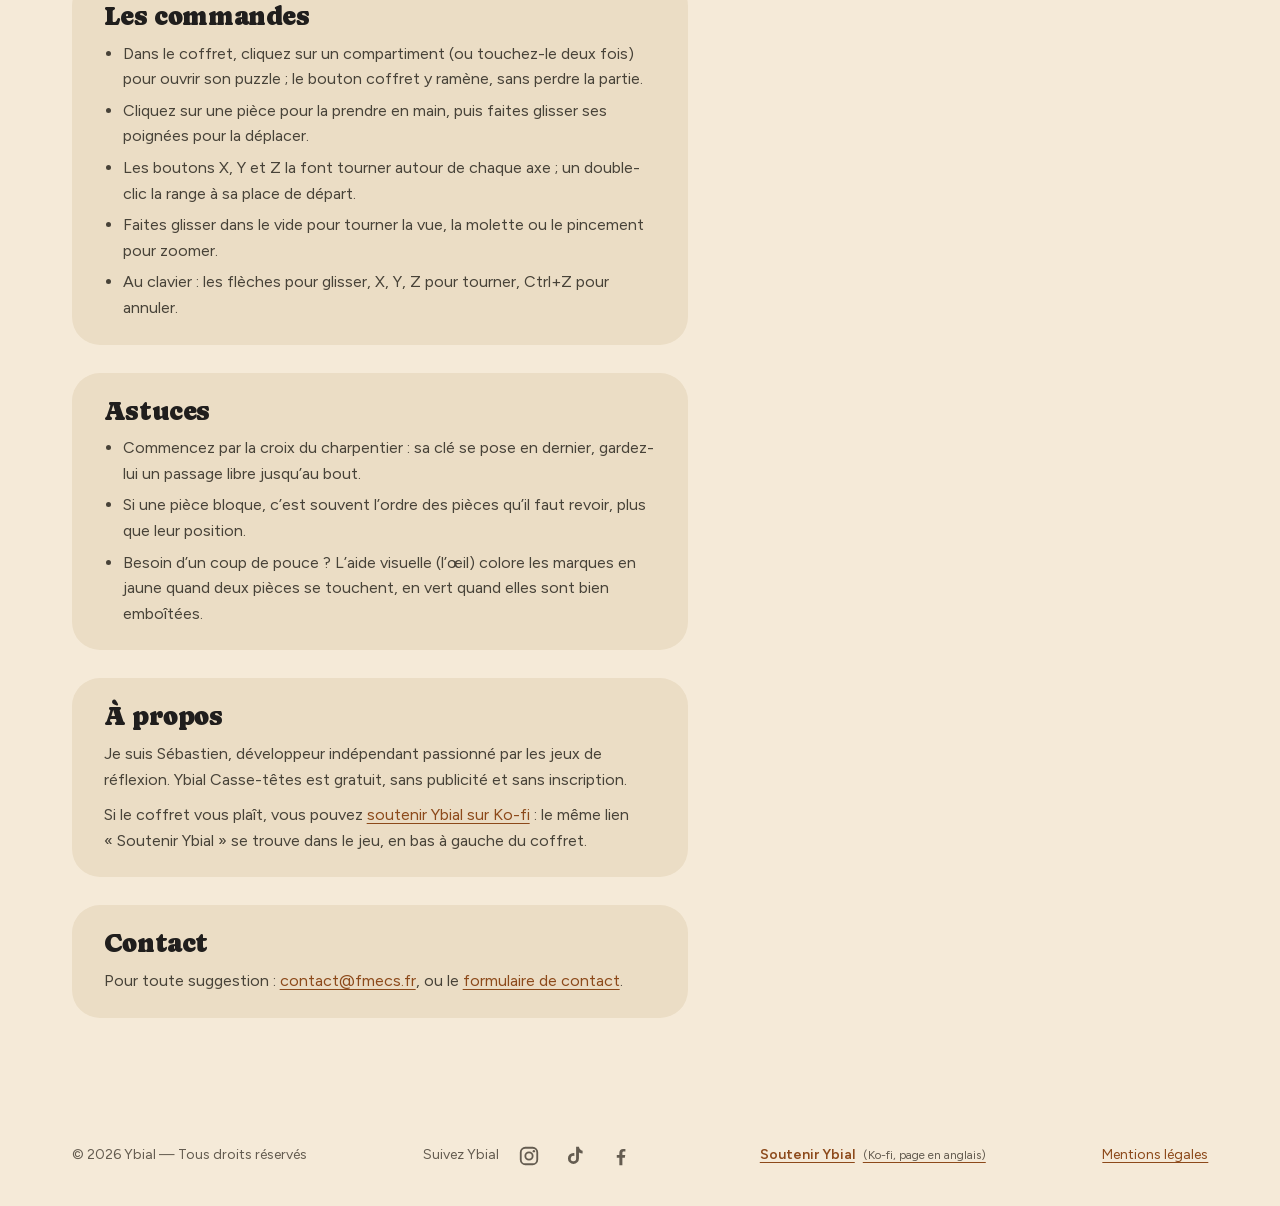
==== commit 4b8ce525: "Lien « Soutenir Ybial » (Ko-fi) dans le pied de page de toutes les pages, mentions légales à jour Co" ====
--- a/casse-tetes-info.html
+++ b/casse-tetes-info.html
@@ -105,6 +105,11 @@
 .social a { display: inline-flex; align-items: center; justify-content: center; width: 44px; height: 44px; border-radius: 50%; color: var(--color-neutral-700); }
 .social a:hover { color: var(--color-accent-700); background: var(--color-surface); }
 .social svg { width: 22px; height: 22px; }
+/* soutien:début */
+.support { display: inline-flex; align-items: center; gap: 8px; min-height: 44px; color: var(--color-accent-700); font-weight: 600; }
+.support:hover { color: var(--color-accent-800); }
+.support-note { font-size: 12px; font-weight: 400; color: var(--color-neutral-700); }
+/* soutien:fin */
 </style>
 <!-- audience:début -->
 <script>window.va = window.va || function () { (window.vaq = window.vaq || []).push(arguments); };</script>
@@ -208,6 +213,7 @@
       <a href="https://www.tiktok.com/@ybial_fmecs" target="_blank" rel="noopener me" aria-label="TikTok (nouvel onglet)"><svg viewBox="0 0 24 24" aria-hidden="true" focusable="false"><path fill="currentColor" d="M13.2 2h3.1c.3 2.3 1.7 3.9 4 4.2v3.1c-1.5 0-2.8-.4-4-1.2v6.6a6 6 0 1 1-6-6c.3 0 .7 0 1 .1v3.2a2.9 2.9 0 1 0 1.9 2.7z"/></svg></a>
       <a href="https://www.facebook.com/ybial.fmecs" target="_blank" rel="noopener me" aria-label="Facebook (nouvel onglet)"><svg viewBox="0 0 24 24" aria-hidden="true" focusable="false"><path fill="currentColor" d="M13.5 22v-8h2.7l.4-3.2h-3.1V8.8c0-.9.3-1.6 1.6-1.6h1.7V4.4c-.3 0-1.3-.1-2.5-.1-2.5 0-4.1 1.5-4.1 4.2v2.3H7.4V14h2.8v8z"/></svg></a>
     </nav>
+    <!-- soutien:début --><a class="support" href="https://ko-fi.com/ybialfmecs" target="_blank" rel="noopener" hreflang="en">Soutenir Ybial <span class="support-note">(Ko-fi, page en anglais)</span><span class="visually-hidden"> (nouvel onglet)</span></a><!-- soutien:fin -->
     <a href="mentionslegales.html">Mentions légales</a>
   </footer>
 </div>
